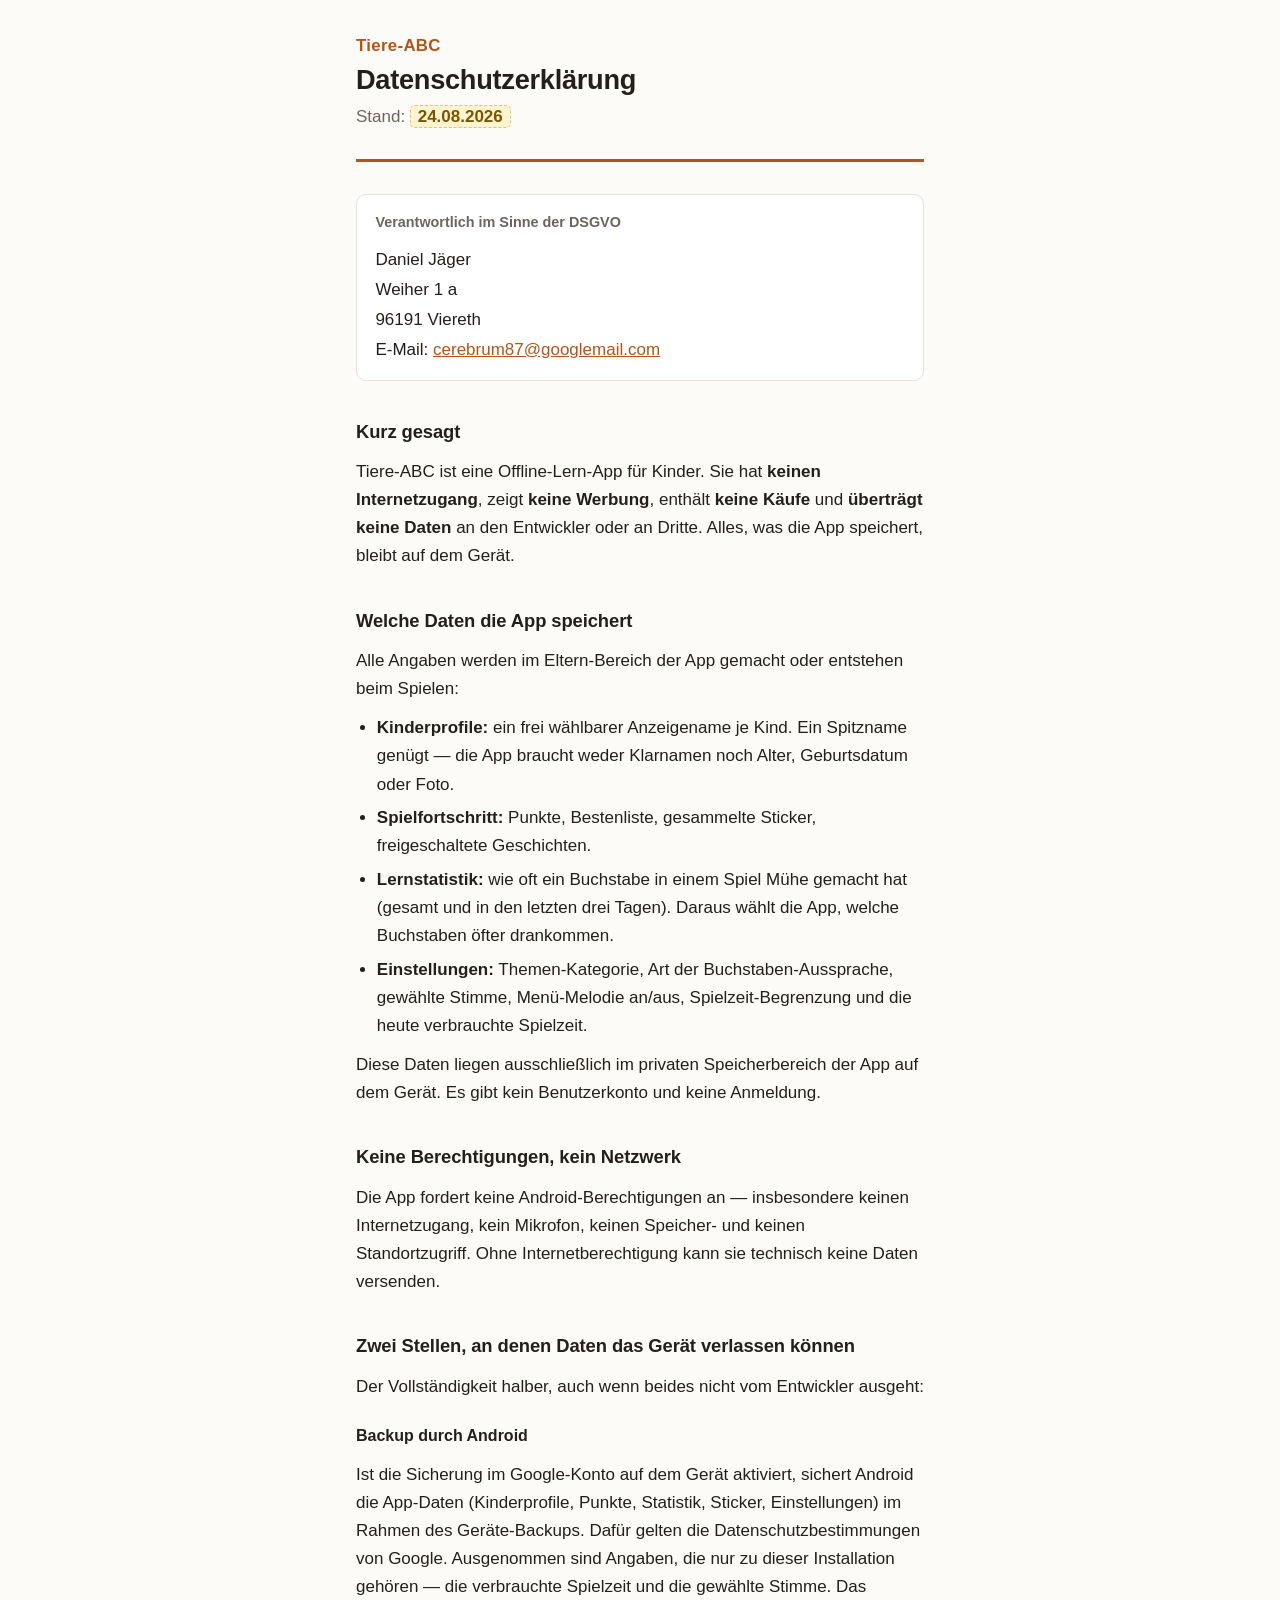
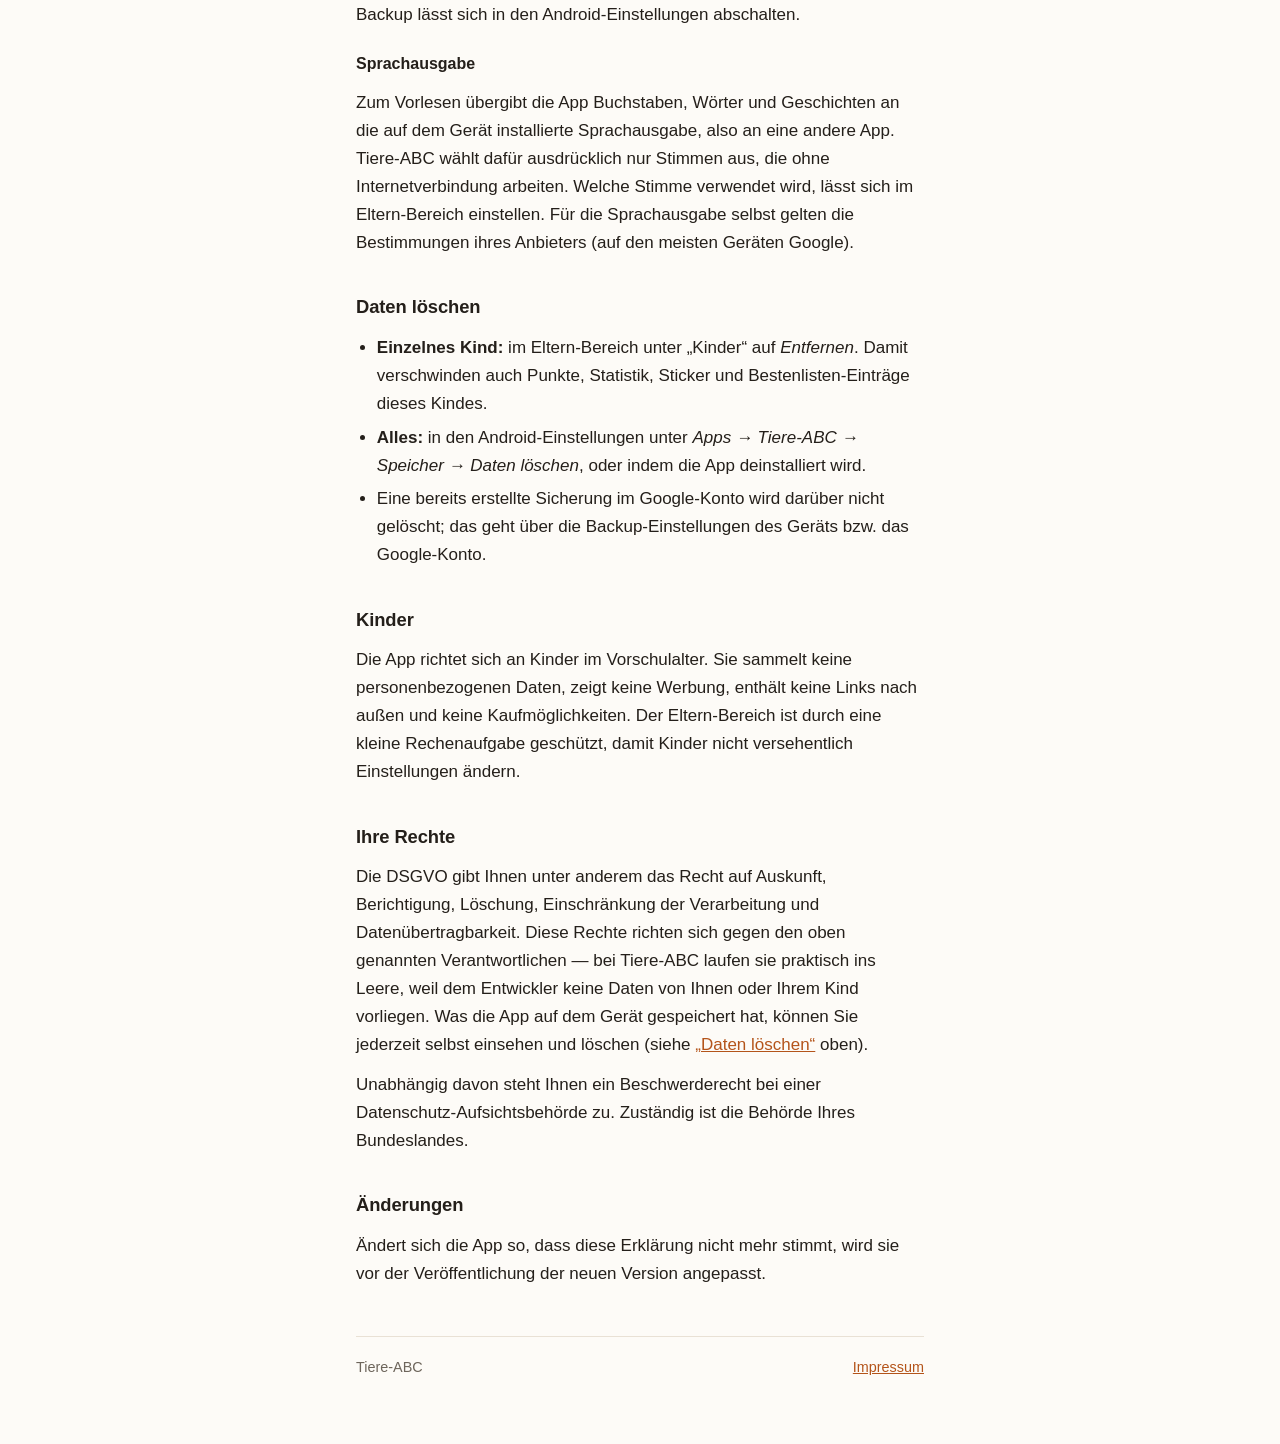
==== datenschutz.html @ 1ab7ed67 "Impressum und Datenschutzerklaerung fuer Tiere-ABC Co-Authored-By: Claude Opus 5 <noreply@anthropic." ====
<!doctype html>
<html lang="de">
<head>
<meta charset="utf-8">
<meta name="viewport" content="width=device-width, initial-scale=1">
<title>Datenschutzerklärung – Tiere-ABC</title>
<meta name="description" content="Datenschutzerklärung der Lern-App Tiere-ABC: keine Datenübertragung, keine Werbung, keine Berechtigungen.">
<meta name="robots" content="index, follow">
<link rel="icon" href="data:image/svg+xml,%3Csvg xmlns='http://www.w3.org/2000/svg' viewBox='0 0 32 32'%3E%3Crect width='32' height='32' rx='7' fill='%23b4541a'/%3E%3Ctext x='16' y='23' font-size='20' font-family='sans-serif' font-weight='700' fill='%23fff' text-anchor='middle'%3EA%3C/text%3E%3C/svg%3E">
<link rel="stylesheet" href="style.css">
</head>
<body>
<div class="wrap">

<header class="site">
  <p class="appname">Tiere-ABC</p>
  <h1>Datenschutzerklärung</h1>
  <p class="lede">Stand: <span class="todo">24.08.2026</span></p>
</header>

<main>

<div class="card">
  <p class="meta"><strong>Verantwortlich im Sinne der DSGVO</strong></p>
  <address>
    <span>Daniel Jäger</span><br>
    <span>Weiher 1 a</span><br>
    <span>96191 Viereth</span><br>
    E-Mail: <a href="mailto:cerebrum87@googlemail.com"><span>cerebrum87@googlemail.com</span></a>
  </address>
</div>

<h2>Kurz gesagt</h2>
<p>
  Tiere-ABC ist eine Offline-Lern-App für Kinder. Sie hat <strong>keinen Internetzugang</strong>,
  zeigt <strong>keine Werbung</strong>, enthält <strong>keine Käufe</strong> und
  <strong>überträgt keine Daten</strong> an den Entwickler oder an Dritte. Alles, was die App
  speichert, bleibt auf dem Gerät.
</p>

<h2>Welche Daten die App speichert</h2>
<p>Alle Angaben werden im Eltern-Bereich der App gemacht oder entstehen beim Spielen:</p>
<ul>
  <li><strong>Kinderprofile:</strong> ein frei wählbarer Anzeigename je Kind. Ein Spitzname
    genügt — die App braucht weder Klarnamen noch Alter, Geburtsdatum oder Foto.</li>
  <li><strong>Spielfortschritt:</strong> Punkte, Bestenliste, gesammelte Sticker,
    freigeschaltete Geschichten.</li>
  <li><strong>Lernstatistik:</strong> wie oft ein Buchstabe in einem Spiel Mühe gemacht hat
    (gesamt und in den letzten drei Tagen). Daraus wählt die App, welche Buchstaben öfter
    drankommen.</li>
  <li><strong>Einstellungen:</strong> Themen-Kategorie, Art der Buchstaben-Aussprache, gewählte
    Stimme, Menü-Melodie an/aus, Spielzeit-Begrenzung und die heute verbrauchte Spielzeit.</li>
</ul>
<p>
  Diese Daten liegen ausschließlich im privaten Speicherbereich der App auf dem Gerät.
  Es gibt kein Benutzerkonto und keine Anmeldung.
</p>

<h2>Keine Berechtigungen, kein Netzwerk</h2>
<p>
  Die App fordert keine Android-Berechtigungen an — insbesondere keinen Internetzugang, kein
  Mikrofon, keinen Speicher- und keinen Standortzugriff. Ohne Internetberechtigung kann sie
  technisch keine Daten versenden.
</p>

<h2>Zwei Stellen, an denen Daten das Gerät verlassen können</h2>
<p>Der Vollständigkeit halber, auch wenn beides nicht vom Entwickler ausgeht:</p>

<h3>Backup durch Android</h3>
<p>
  Ist die Sicherung im Google-Konto auf dem Gerät aktiviert, sichert Android die App-Daten
  (Kinderprofile, Punkte, Statistik, Sticker, Einstellungen) im Rahmen des Geräte-Backups.
  Dafür gelten die Datenschutzbestimmungen von Google. Ausgenommen sind Angaben, die nur zu
  dieser Installation gehören — die verbrauchte Spielzeit und die gewählte Stimme. Das Backup
  lässt sich in den Android-Einstellungen abschalten.
</p>

<h3>Sprachausgabe</h3>
<p>
  Zum Vorlesen übergibt die App Buchstaben, Wörter und Geschichten an die auf dem Gerät
  installierte Sprachausgabe, also an eine andere App. Tiere-ABC wählt dafür ausdrücklich nur
  Stimmen aus, die ohne Internetverbindung arbeiten. Welche Stimme verwendet wird, lässt sich
  im Eltern-Bereich einstellen. Für die Sprachausgabe selbst gelten die Bestimmungen ihres
  Anbieters (auf den meisten Geräten Google).
</p>

<h2 id="loeschen">Daten löschen</h2>
<ul>
  <li><strong>Einzelnes Kind:</strong> im Eltern-Bereich unter „Kinder“ auf <em>Entfernen</em>.
    Damit verschwinden auch Punkte, Statistik, Sticker und Bestenlisten-Einträge dieses Kindes.</li>
  <li><strong>Alles:</strong> in den Android-Einstellungen unter
    <em>Apps → Tiere-ABC → Speicher → Daten löschen</em>, oder indem die App deinstalliert wird.</li>
  <li>Eine bereits erstellte Sicherung im Google-Konto wird darüber nicht gelöscht; das geht über
    die Backup-Einstellungen des Geräts bzw. das Google-Konto.</li>
</ul>

<h2>Kinder</h2>
<p>
  Die App richtet sich an Kinder im Vorschulalter. Sie sammelt keine personenbezogenen Daten,
  zeigt keine Werbung, enthält keine Links nach außen und keine Kaufmöglichkeiten. Der
  Eltern-Bereich ist durch eine kleine Rechenaufgabe geschützt, damit Kinder nicht versehentlich
  Einstellungen ändern.
</p>

<h2>Ihre Rechte</h2>
<p>
  Die DSGVO gibt Ihnen unter anderem das Recht auf Auskunft, Berichtigung, Löschung,
  Einschränkung der Verarbeitung und Datenübertragbarkeit. Diese Rechte richten sich gegen den
  oben genannten Verantwortlichen — bei Tiere-ABC laufen sie praktisch ins Leere, weil dem
  Entwickler keine Daten von Ihnen oder Ihrem Kind vorliegen. Was die App auf dem Gerät
  gespeichert hat, können Sie jederzeit selbst einsehen und löschen (siehe
  <a href="#loeschen">„Daten löschen“</a> oben).
</p>
<p>
  Unabhängig davon steht Ihnen ein Beschwerderecht bei einer Datenschutz-Aufsichtsbehörde zu.
  Zuständig ist die Behörde Ihres Bundeslandes.
</p>

<h2>Änderungen</h2>
<p>
  Ändert sich die App so, dass diese Erklärung nicht mehr stimmt, wird sie vor der
  Veröffentlichung der neuen Version angepasst.
</p>

</main>

<footer class="site">
  <span>Tiere-ABC</span>
  <span><a href="index.html">Impressum</a></span>
</footer>

</div>
</body>
</html>
---- style.css ----
:root {
  --bg:      #fdfbf7;
  --fg:      #241f1a;
  --muted:   #6d655b;
  --accent:  #b4541a;
  --border:  #e9e1d5;
  --panel:   #ffffff;
  --todo-bg: #fff4d1;
  --todo-fg: #7a5600;
  --todo-br: #e8c469;
}

@media (prefers-color-scheme: dark) {
  :root {
    --bg:      #191714;
    --fg:      #eae5dd;
    --muted:   #a49b8e;
    --accent:  #f0955a;
    --border:  #332e28;
    --panel:   #211e1a;
    --todo-bg: #3a2f14;
    --todo-fg: #f5cf7a;
    --todo-br: #6b5622;
  }
}

* { box-sizing: border-box; }

html { -webkit-text-size-adjust: 100%; }

body {
  margin: 0;
  background: var(--bg);
  color: var(--fg);
  font-family: -apple-system, BlinkMacSystemFont, "Segoe UI", Roboto, "Helvetica Neue", Arial, sans-serif;
  font-size: 17px;
  line-height: 1.65;
  -webkit-font-smoothing: antialiased;
}

.wrap {
  max-width: 38rem;
  margin: 0 auto;
  padding: 2rem 1.25rem 4rem;
}

header.site {
  border-bottom: 3px solid var(--accent);
  padding-bottom: 1rem;
  margin-bottom: 2rem;
}

.appname {
  font-size: 1.05rem;
  font-weight: 700;
  letter-spacing: 0.02em;
  color: var(--accent);
  margin: 0 0 0.15rem;
}

.appname span { font-style: normal; }

h1 {
  font-size: 1.7rem;
  line-height: 1.25;
  margin: 0.2rem 0 0.4rem;
  letter-spacing: -0.01em;
}

h2 {
  font-size: 1.15rem;
  margin: 2.2rem 0 0.6rem;
  letter-spacing: -0.005em;
}

h3 {
  font-size: 1rem;
  margin: 1.4rem 0 0.3rem;
}

p, ul, ol { margin: 0.7rem 0; }

ul, ol { padding-left: 1.3rem; }

li { margin: 0.35rem 0; }

a { color: var(--accent); }

a:hover { text-decoration: none; }

.lede {
  color: var(--muted);
  margin-top: 0;
}

.card {
  background: var(--panel);
  border: 1px solid var(--border);
  border-radius: 10px;
  padding: 1rem 1.15rem;
  margin: 1rem 0;
}

.card p:first-child { margin-top: 0; }
.card p:last-child  { margin-bottom: 0; }

address {
  font-style: normal;
  line-height: 1.75;
}

.todo {
  background: var(--todo-bg);
  color: var(--todo-fg);
  border: 1px dashed var(--todo-br);
  border-radius: 5px;
  padding: 0.05em 0.4em;
  font-weight: 600;
  white-space: nowrap;
}

.meta {
  color: var(--muted);
  font-size: 0.9rem;
}

footer.site {
  margin-top: 3rem;
  padding-top: 1.2rem;
  border-top: 1px solid var(--border);
  color: var(--muted);
  font-size: 0.9rem;
  display: flex;
  flex-wrap: wrap;
  gap: 0.4rem 1.2rem;
  justify-content: space-between;
}

@media (max-width: 30rem) {
  body { font-size: 16px; }
  .wrap { padding: 1.5rem 1rem 3rem; }
  h1 { font-size: 1.45rem; }
}
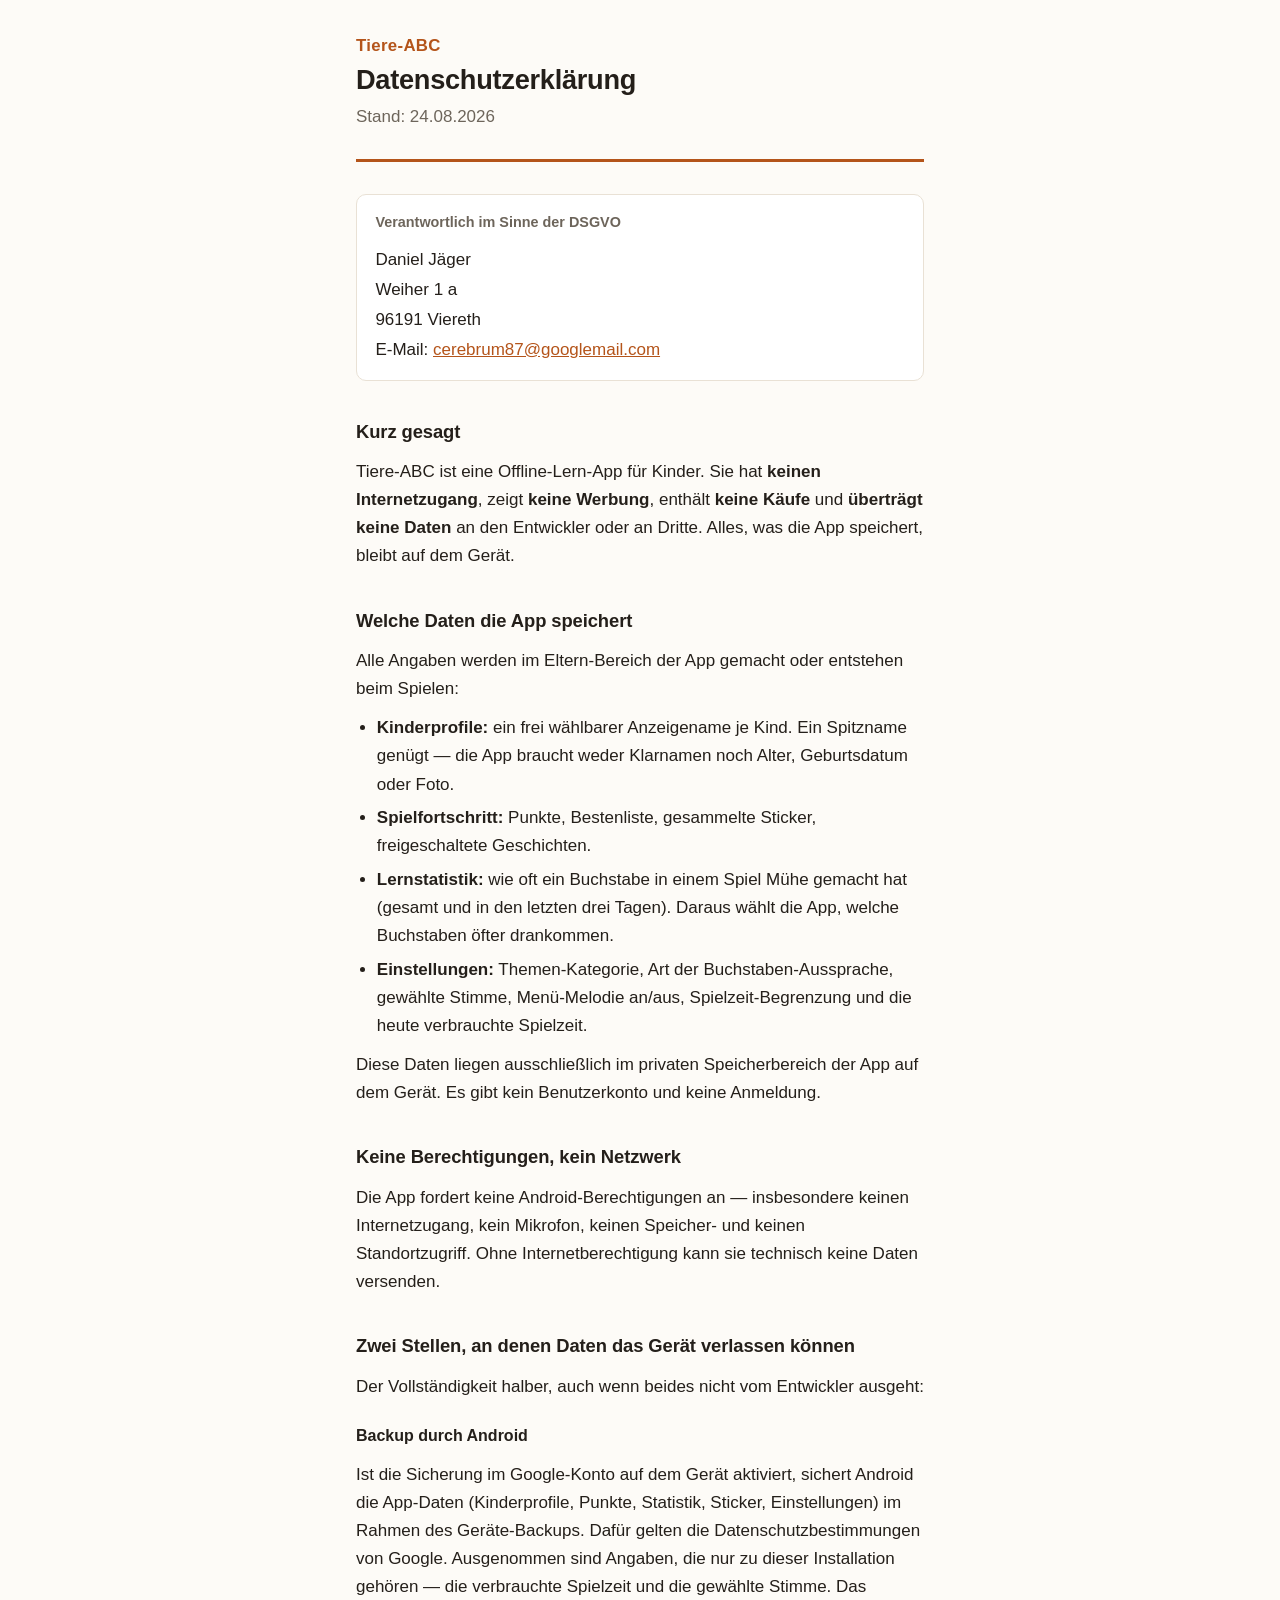
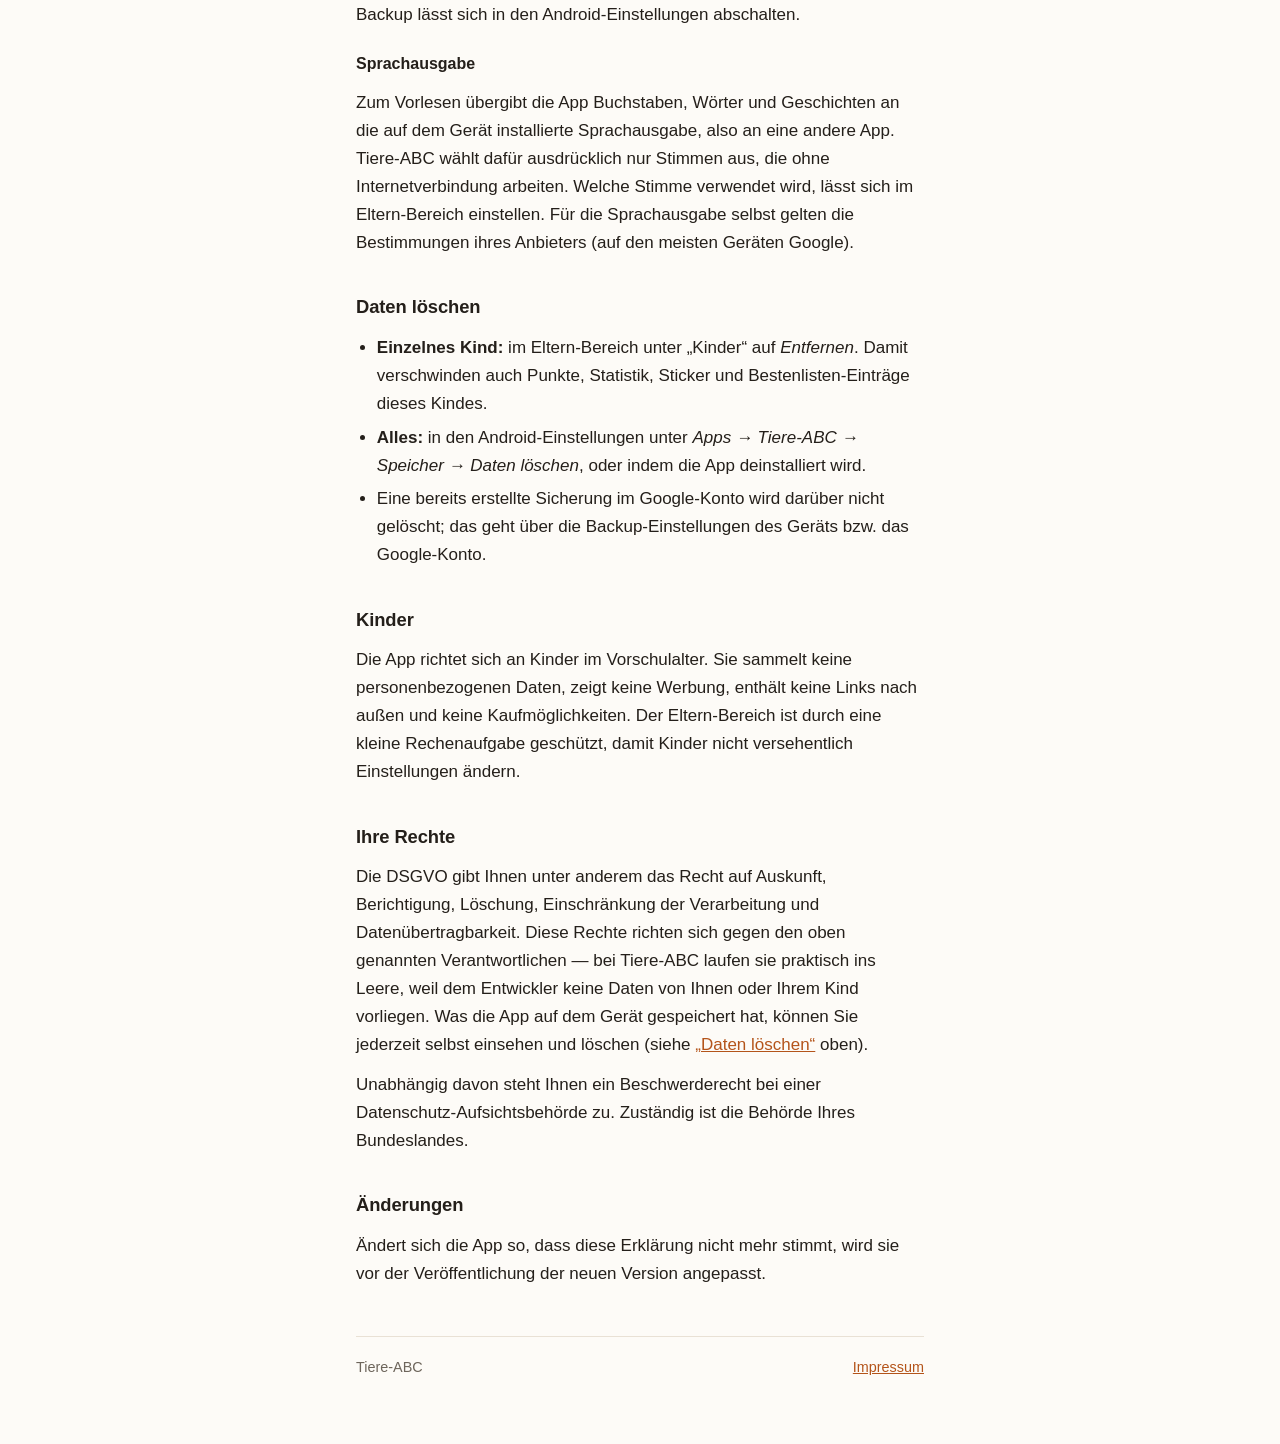
==== commit cb2894e0: "Platzhalter-Markierung beim Stand-Datum entfernen Co-Authored-By: Claude Opus 5 <noreply@anthropic.c" ====
--- a/datenschutz.html
+++ b/datenschutz.html
@@ -15,7 +15,7 @@
 <header class="site">
   <p class="appname">Tiere-ABC</p>
   <h1>Datenschutzerklärung</h1>
-  <p class="lede">Stand: <span class="todo">24.08.2026</span></p>
+  <p class="lede">Stand: 24.08.2026</p>
 </header>
 
 <main>
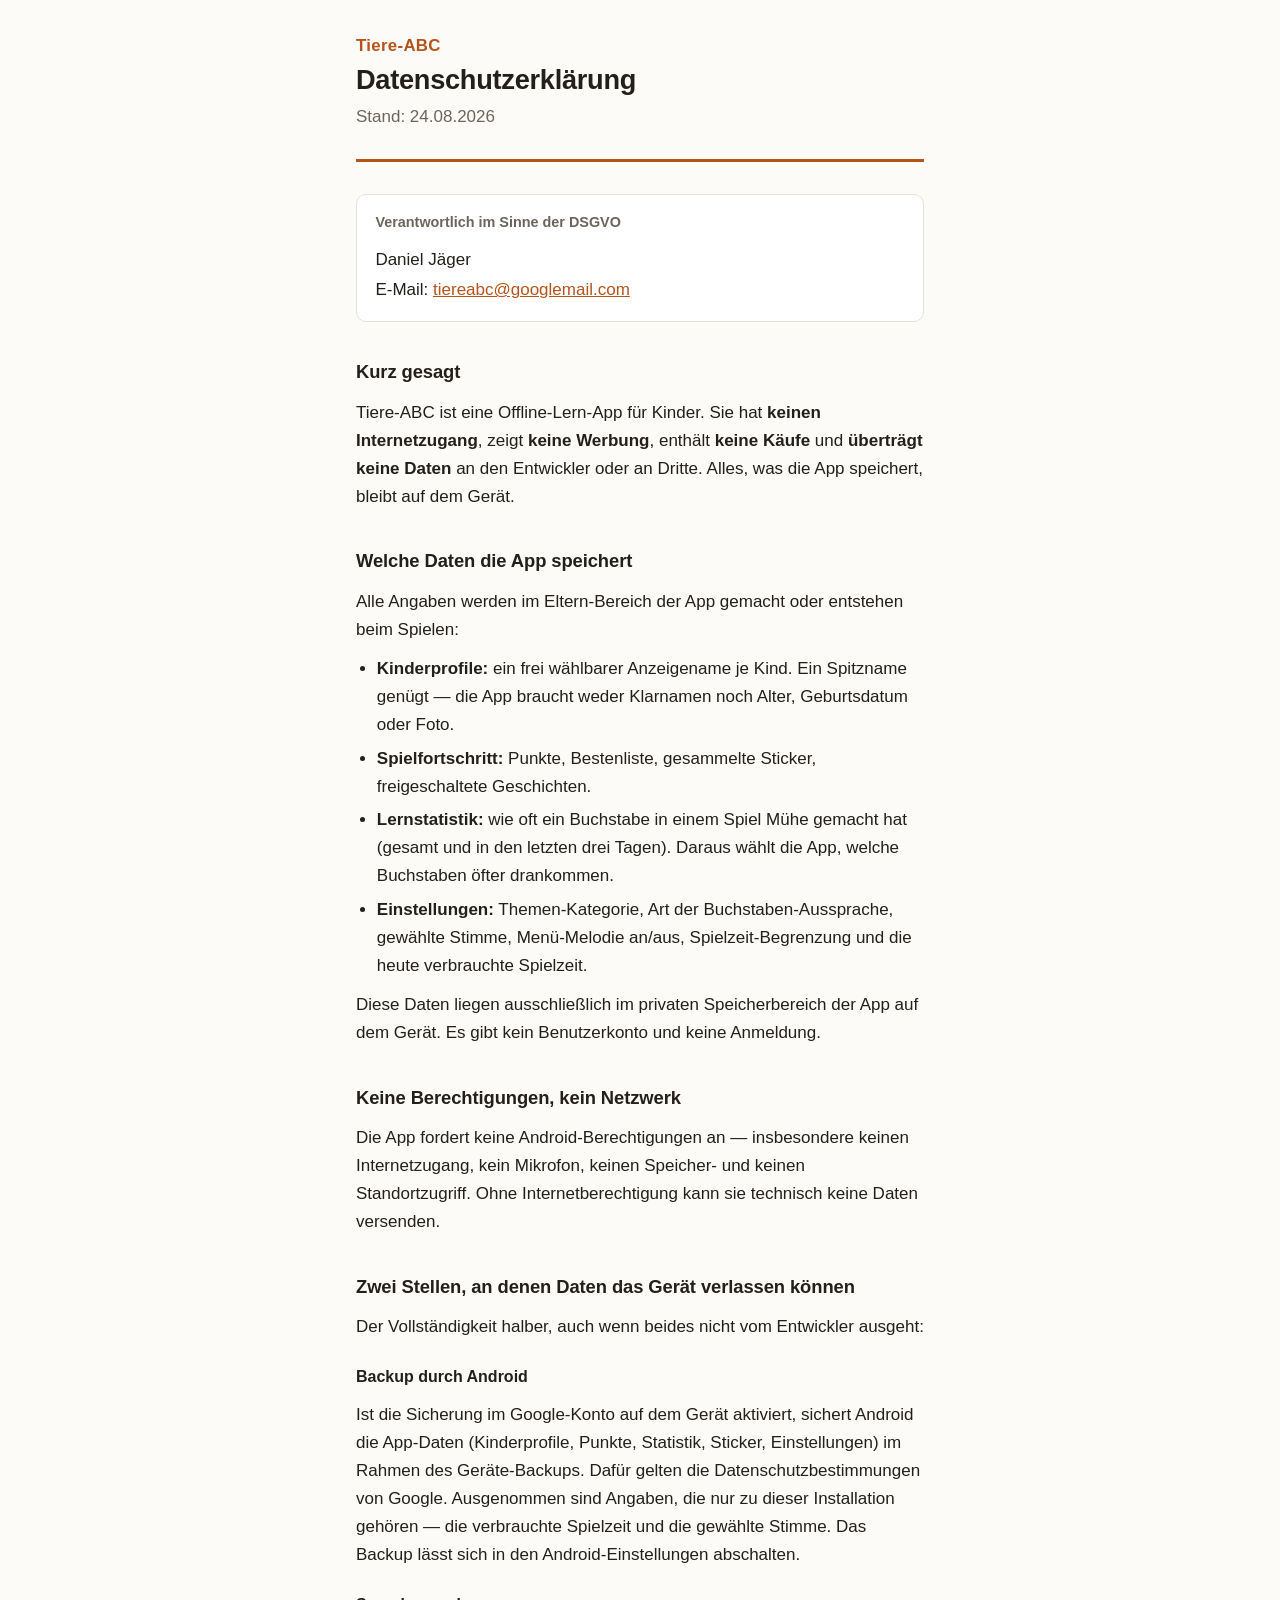
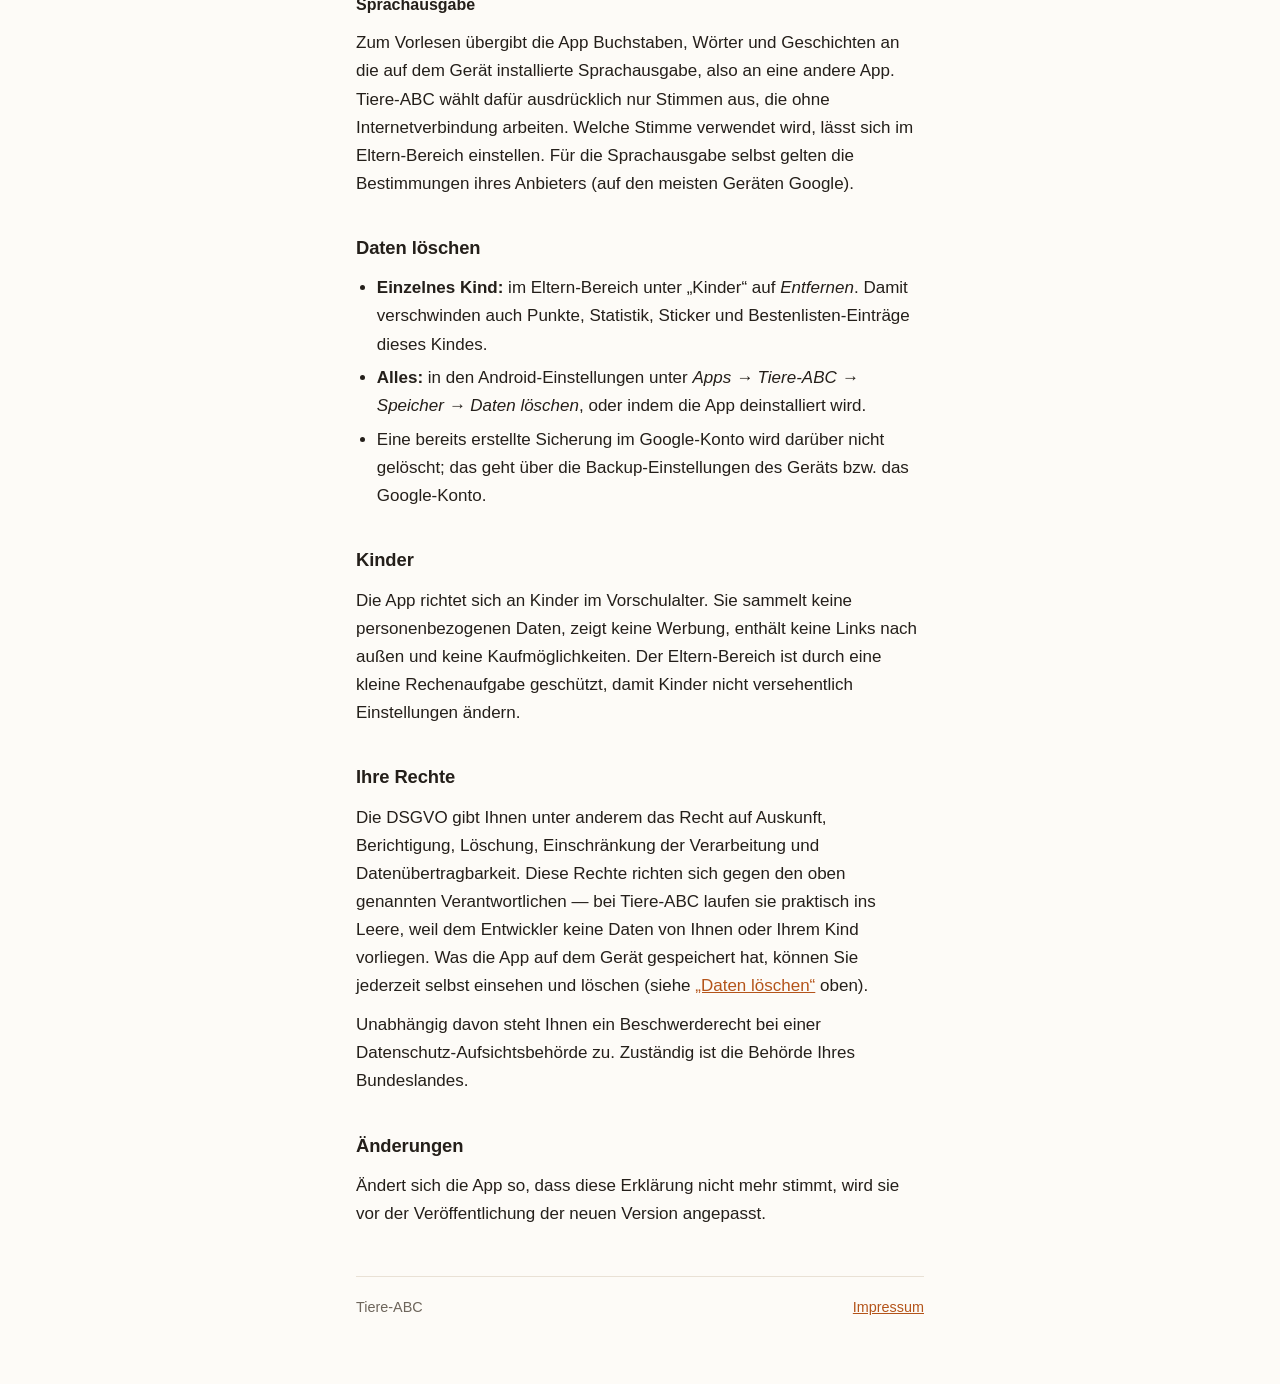
==== commit 5e0561ad: "Change contact email in datenschutz.html Updated email address for contact information." ====
--- a/datenschutz.html
+++ b/datenschutz.html
@@ -24,9 +24,7 @@
   <p class="meta"><strong>Verantwortlich im Sinne der DSGVO</strong></p>
   <address>
     <span>Daniel Jäger</span><br>
-    <span>Weiher 1 a</span><br>
-    <span>96191 Viereth</span><br>
-    E-Mail: <a href="mailto:cerebrum87@googlemail.com"><span>cerebrum87@googlemail.com</span></a>
+    E-Mail: <a href="mailto:tiereabc@googlemail.com"><span>tiereabc@googlemail.com</span></a>
   </address>
 </div>
 
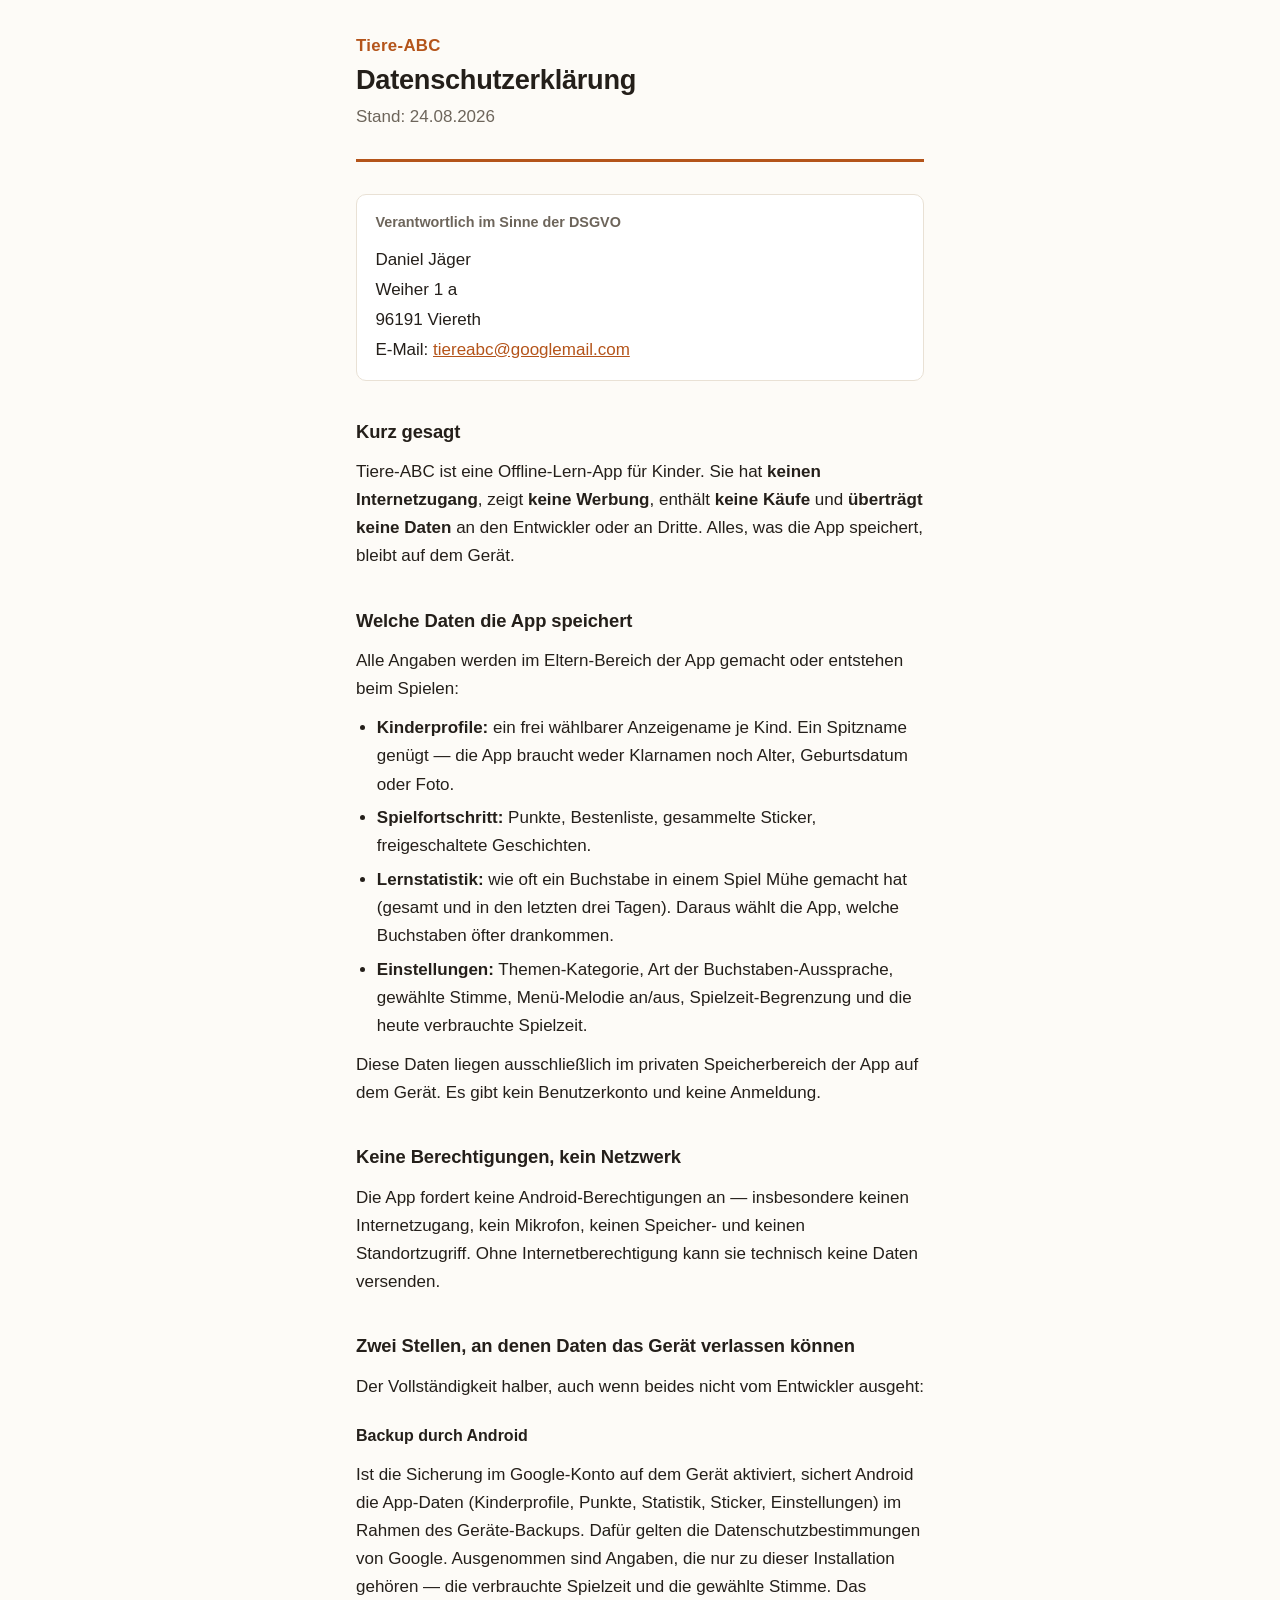
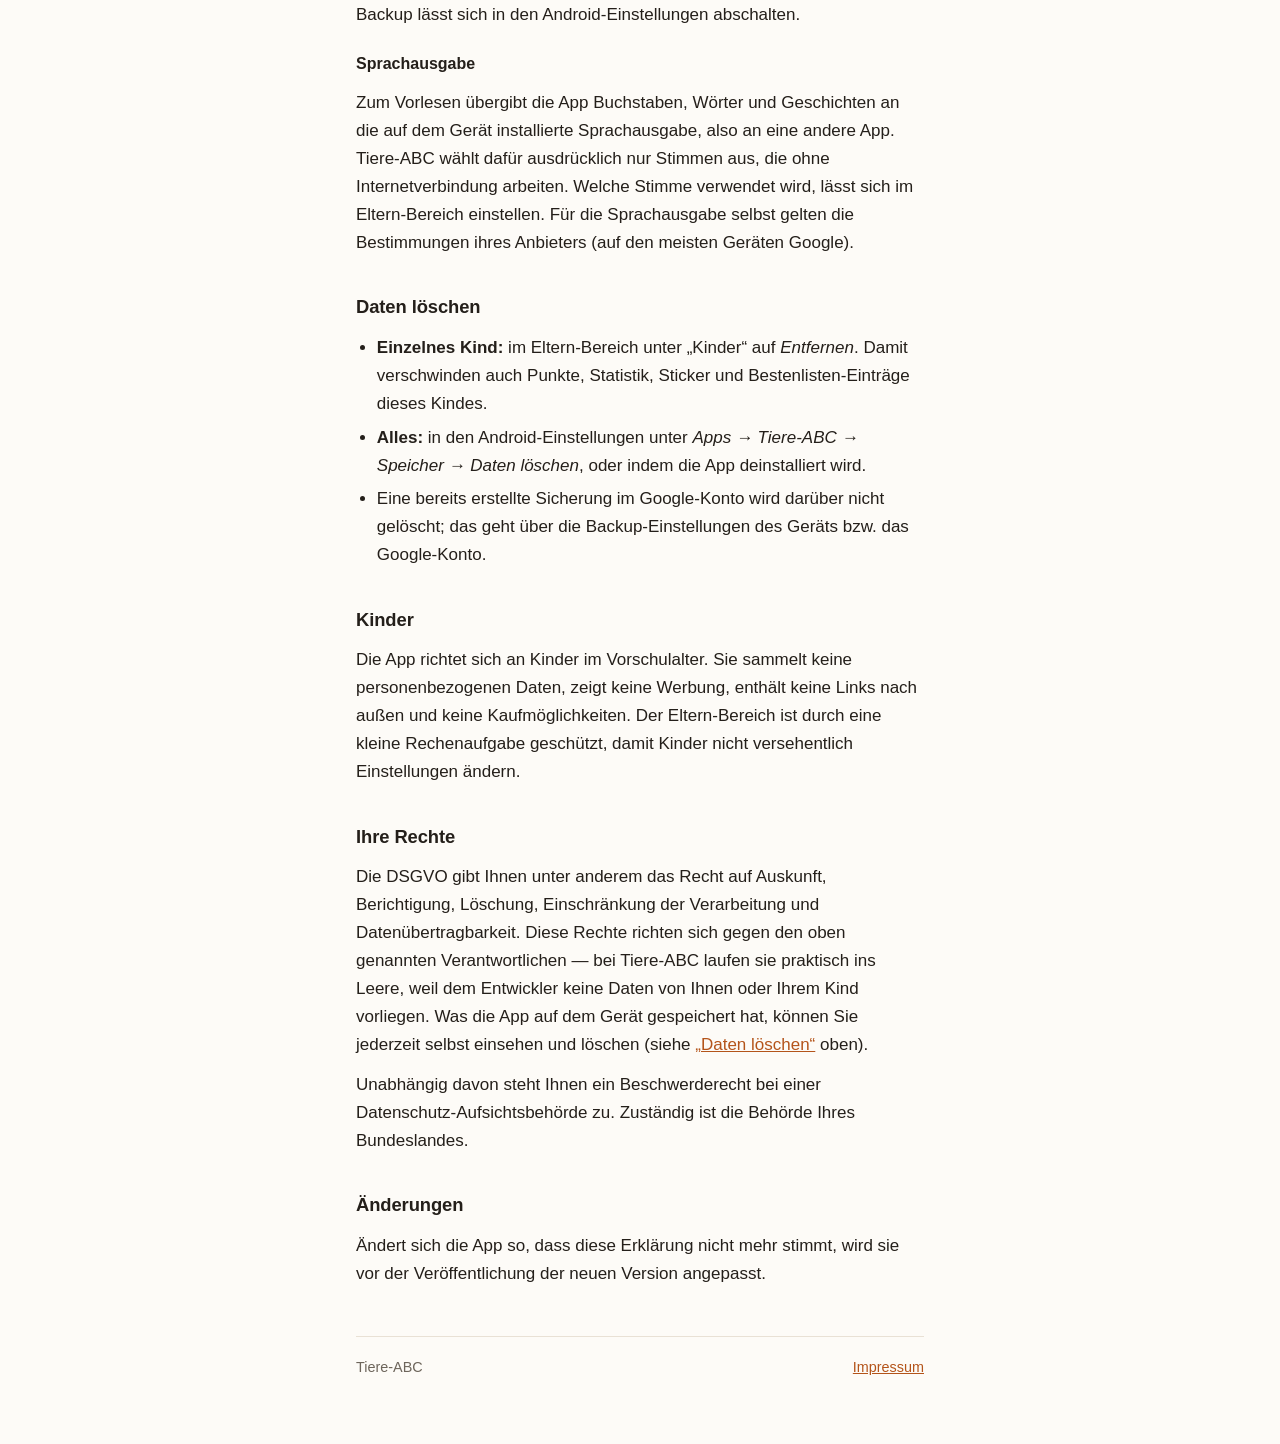
==== commit 829c3096: "Add address details for GDPR compliance" ====
--- a/datenschutz.html
+++ b/datenschutz.html
@@ -24,6 +24,8 @@
   <p class="meta"><strong>Verantwortlich im Sinne der DSGVO</strong></p>
   <address>
     <span>Daniel Jäger</span><br>
+    <span>Weiher 1 a</span><br>
+    <span>96191 Viereth</span><br>
     E-Mail: <a href="mailto:tiereabc@googlemail.com"><span>tiereabc@googlemail.com</span></a>
   </address>
 </div>
